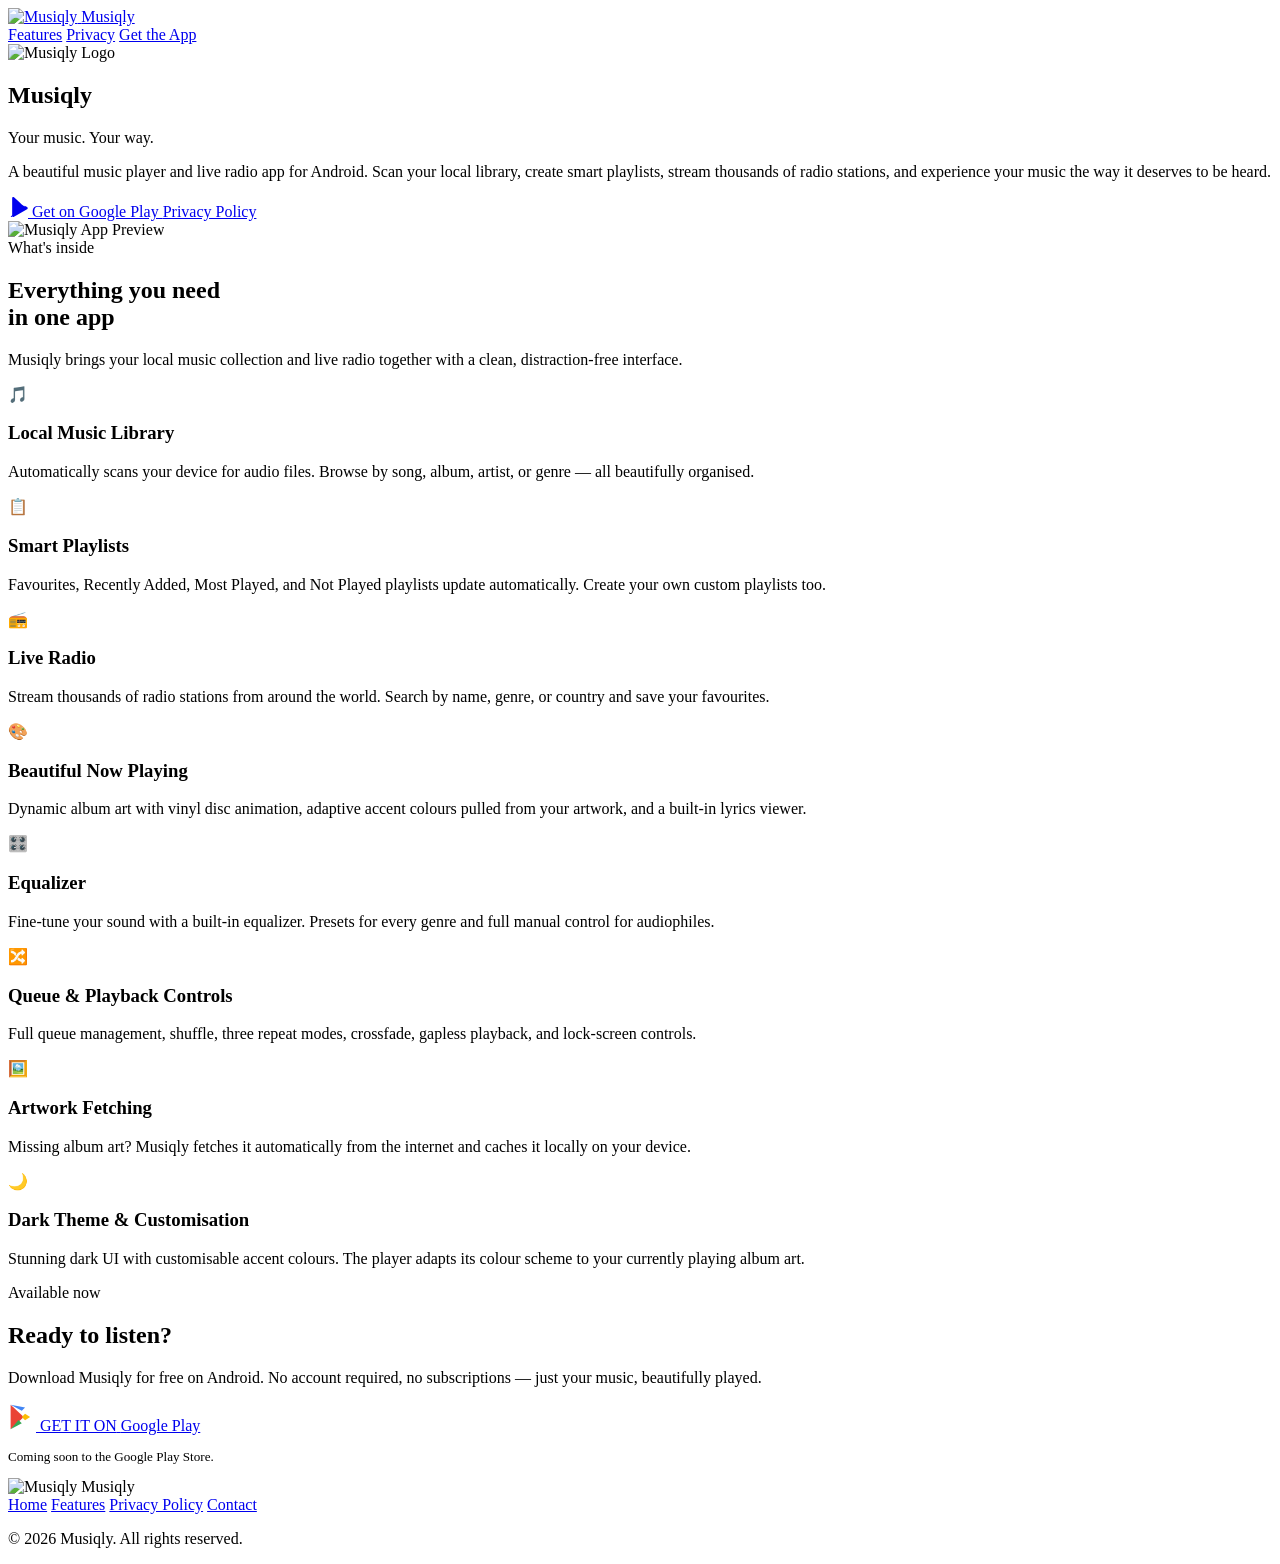
==== index.html @ f409a8c0 "Add files via upload" ====
<!DOCTYPE html>
<html lang="en">
<head>
  <meta charset="UTF-8">
  <meta name="viewport" content="width=device-width, initial-scale=1.0">
  <title>Musiqly — Your Music. Your Way.</title>
  <meta name="description" content="Musiqly is a beautiful music player and live radio app for Android. Play your local library, manage playlists, stream radio, and enjoy a premium listening experience.">
  <meta property="og:title"       content="Musiqly — Your Music. Your Way.">
  <meta property="og:description" content="A beautiful music player and live radio app for Android.">
  <meta property="og:image"       content="assets/feature.png">
  <meta property="og:type"        content="website">
  <link rel="icon" type="image/png" href="assets/logo.png">
  <link rel="stylesheet" href="assets/style.css">
</head>
<body>

<!-- ── Nav ── -->
<nav>
  <div class="nav-inner">
    <a href="index.html" class="brand">
      <img src="assets/logo.png" alt="Musiqly" class="nav-logo">
      <span>Musiqly</span>
    </a>
    <div class="nav-links">
      <a href="#features">Features</a>
      <a href="privacy.html">Privacy</a>
      <a href="#download" class="btn-nav">Get the App</a>
    </div>
  </div>
</nav>

<!-- ── Hero ── -->
<section class="hero">
  <div class="hero-content">
    <img src="assets/logo.png" alt="Musiqly Logo" class="hero-logo">
    <h1><span class="gradient-text">Musiqly</span></h1>
    <p class="tagline">Your music. Your way.</p>
    <p class="hero-subtitle">
      A beautiful music player and live radio app for Android. Scan your local library,
      create smart playlists, stream thousands of radio stations, and experience your
      music the way it deserves to be heard.
    </p>
    <div class="hero-btns">
      <a href="#download" class="btn-primary">
        <svg width="20" height="20" viewBox="0 0 24 24" fill="currentColor">
          <path d="M3.18 23.76a1.5 1.5 0 0 0 1.64-.18l12.09-7.02-3.37-3.38L3.18 23.76zm16.7-12.4L16.5 8.97 13.13 5.6 7.2.24A1.5 1.5 0 0 0 5 1.49v21.02a1.5 1.5 0 0 0 2.2 1.33l15.67-9.11a1.5 1.5 0 0 0 0-2.6l-2.99-1.77z"/>
        </svg>
        Get on Google Play
      </a>
      <a href="privacy.html" class="btn-ghost">Privacy Policy</a>
    </div>
  </div>

  <div class="hero-visual">
    <img src="assets/feature.png" alt="Musiqly App Preview" class="feature-img">
  </div>
</section>

<!-- ── Features ── -->
<section id="features" class="section container">
  <span class="section-label">What's inside</span>
  <h2 class="section-title">Everything you need<br><span class="gradient-text">in one app</span></h2>
  <p class="section-sub">Musiqly brings your local music collection and live radio together with a clean, distraction-free interface.</p>
  <div class="divider"></div>

  <div class="features-grid">

    <div class="feature-card">
      <div class="feature-icon">🎵</div>
      <h3>Local Music Library</h3>
      <p>Automatically scans your device for audio files. Browse by song, album, artist, or genre — all beautifully organised.</p>
    </div>

    <div class="feature-card">
      <div class="feature-icon">📋</div>
      <h3>Smart Playlists</h3>
      <p>Favourites, Recently Added, Most Played, and Not Played playlists update automatically. Create your own custom playlists too.</p>
    </div>

    <div class="feature-card">
      <div class="feature-icon">📻</div>
      <h3>Live Radio</h3>
      <p>Stream thousands of radio stations from around the world. Search by name, genre, or country and save your favourites.</p>
    </div>

    <div class="feature-card">
      <div class="feature-icon">🎨</div>
      <h3>Beautiful Now Playing</h3>
      <p>Dynamic album art with vinyl disc animation, adaptive accent colours pulled from your artwork, and a built-in lyrics viewer.</p>
    </div>

    <div class="feature-card">
      <div class="feature-icon">🎛️</div>
      <h3>Equalizer</h3>
      <p>Fine-tune your sound with a built-in equalizer. Presets for every genre and full manual control for audiophiles.</p>
    </div>

    <div class="feature-card">
      <div class="feature-icon">🔀</div>
      <h3>Queue &amp; Playback Controls</h3>
      <p>Full queue management, shuffle, three repeat modes, crossfade, gapless playback, and lock-screen controls.</p>
    </div>

    <div class="feature-card">
      <div class="feature-icon">🖼️</div>
      <h3>Artwork Fetching</h3>
      <p>Missing album art? Musiqly fetches it automatically from the internet and caches it locally on your device.</p>
    </div>

    <div class="feature-card">
      <div class="feature-icon">🌙</div>
      <h3>Dark Theme &amp; Customisation</h3>
      <p>Stunning dark UI with customisable accent colours. The player adapts its colour scheme to your currently playing album art.</p>
    </div>

  </div>
</section>

<!-- ── Download CTA ── -->
<section id="download" class="download-section">
  <div class="download-inner">
    <div class="download-text">
      <span class="section-label">Available now</span>
      <h2>Ready to listen?</h2>
      <p>Download Musiqly for free on Android. No account required, no subscriptions — just your music, beautifully played.</p>
      <div class="download-btns">
        <a href="#" class="badge-play" title="Google Play Store — link updated on release">
          <svg width="28" height="28" viewBox="0 0 512 512" fill="none">
            <path d="M48 32L288 256 48 480V32z" fill="#EA4335"/>
            <path d="M48 32l204 108 60-60L48 32z" fill="#4285F4"/>
            <path d="M48 480l204-108-60-60L48 480z" fill="#34A853"/>
            <path d="M312 196l-60 60 60 60 92-60-92-60z" fill="#FBBC05"/>
          </svg>
          <span class="badge-play-text">
            <span>GET IT ON</span>
            <span>Google Play</span>
          </span>
        </a>
      </div>
      <p style="margin-top:14px; font-size:0.82rem;">Coming soon to the Google Play Store.</p>
    </div>
  </div>
</section>

<!-- ── Footer ── -->
<footer>
  <div class="footer-inner">
    <div class="footer-brand">
      <img src="assets/logo.png" alt="Musiqly" class="footer-logo">
      Musiqly
    </div>
    <div class="footer-links">
      <a href="index.html">Home</a>
      <a href="#features">Features</a>
      <a href="privacy.html">Privacy Policy</a>
      <a href="mailto:wisedavis@gmail.com">Contact</a>
    </div>
    <p class="footer-copy">&copy; 2026 Musiqly. All rights reserved.</p>
  </div>
</footer>

</body>
</html>
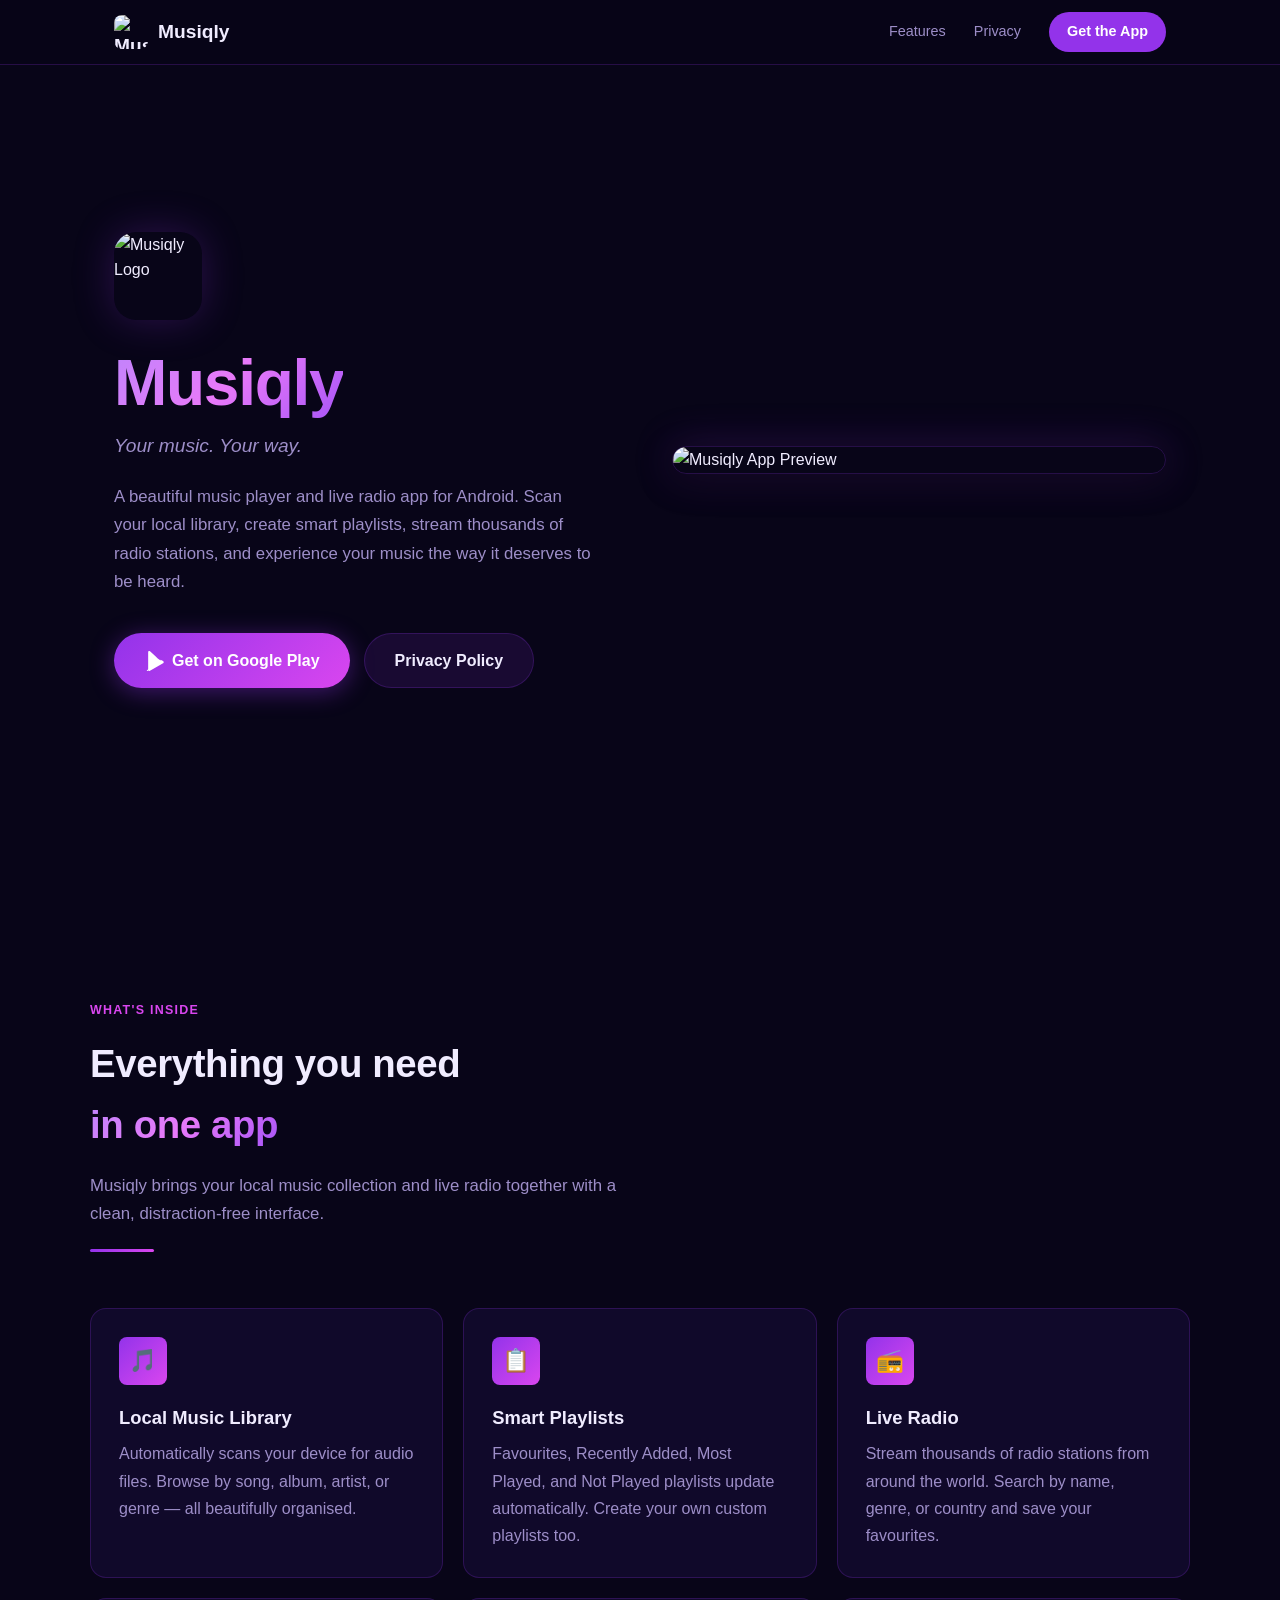
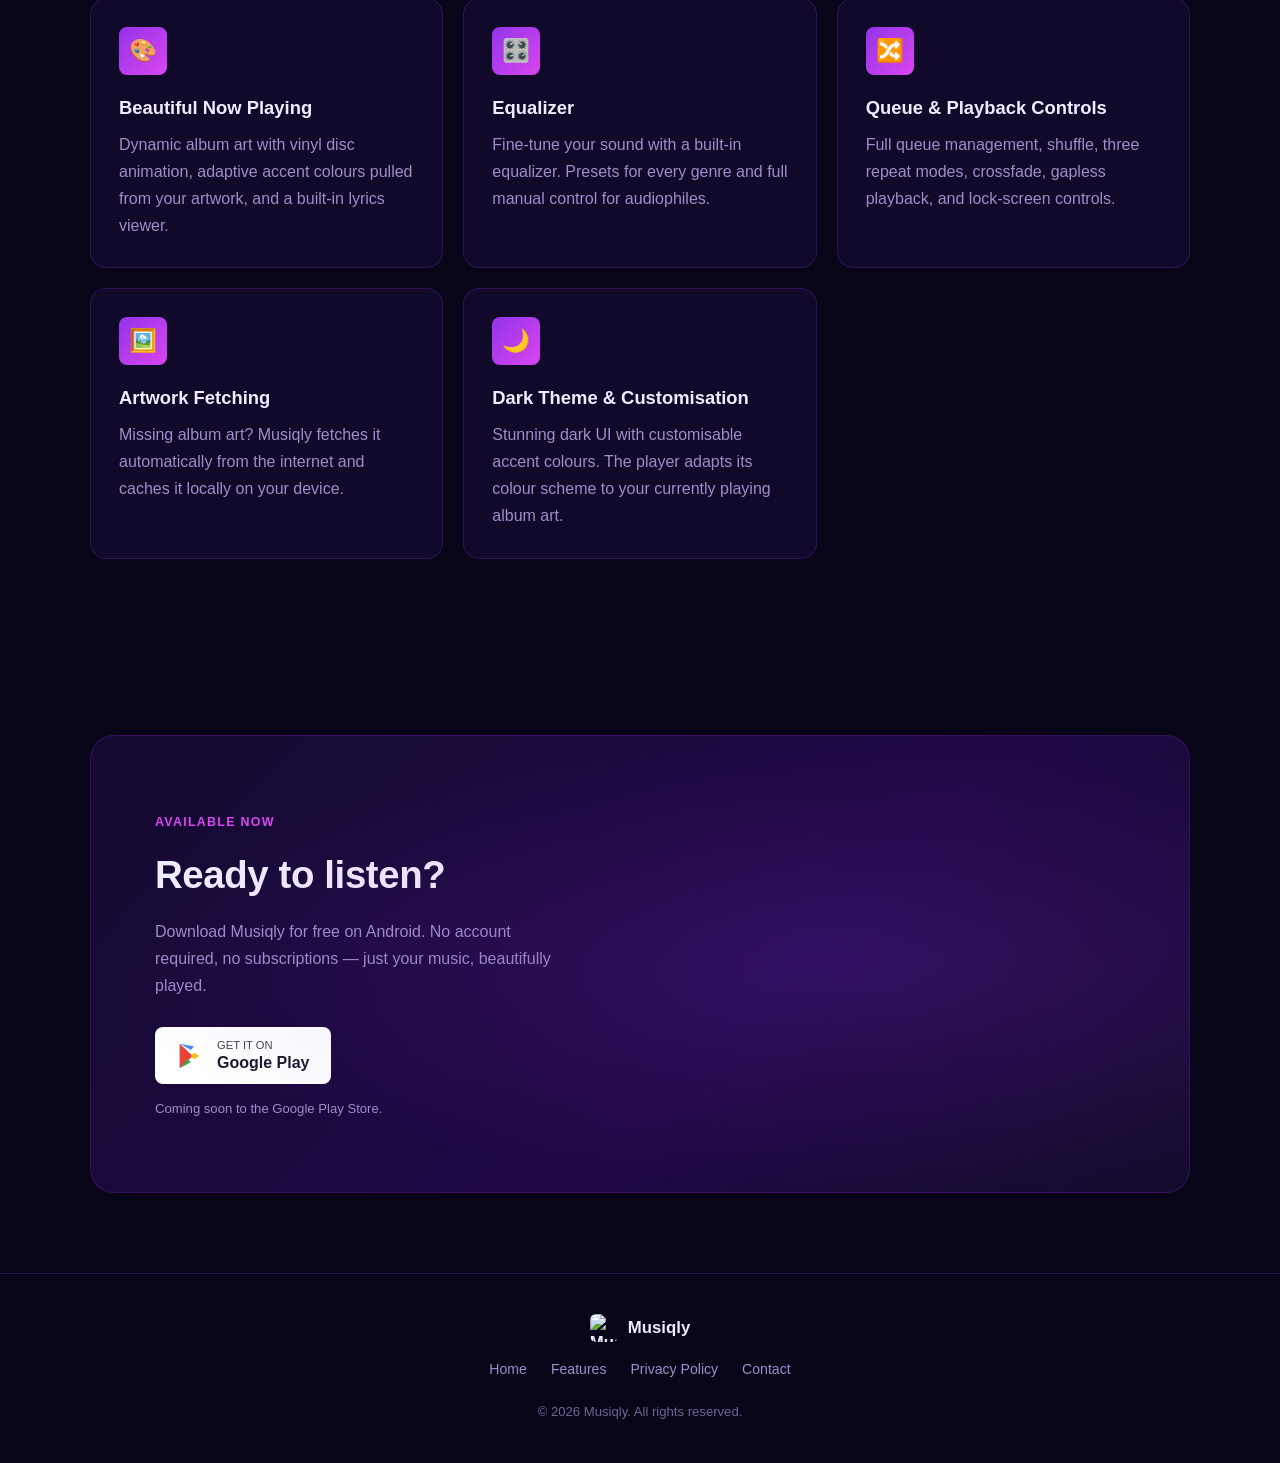
==== commit ba515810: "Add files via upload" ====
--- a/index.html
+++ b/index.html
@@ -10,7 +10,7 @@
   <meta property="og:image"       content="assets/feature.png">
   <meta property="og:type"        content="website">
   <link rel="icon" type="image/png" href="assets/logo.png">
-  <link rel="stylesheet" href="assets/style.css">
+  <link rel="stylesheet" href="style.css">
 </head>
 <body>
 
--- a/style.css
+++ b/style.css
@@ -0,0 +1,301 @@
+/* ── Musiqly Site — Shared Styles ── */
+
+:root {
+  --bg:          #080518;
+  --surface:     #10092a;
+  --surface-2:   #180e38;
+  --accent:      #9333ea;
+  --accent-2:    #d946ef;
+  --text:        #f0ecff;
+  --text-muted:  #9d8ec8;
+  --border:      rgba(147, 51, 234, 0.22);
+  --radius-sm:   8px;
+  --radius-md:   16px;
+  --radius-lg:   24px;
+  --radius-full: 9999px;
+  --shadow:      0 8px 32px rgba(0,0,0,0.45);
+  --glow:        0 0 40px rgba(147, 51, 234, 0.25);
+}
+
+*, *::before, *::after { box-sizing: border-box; margin: 0; padding: 0; }
+
+html { scroll-behavior: smooth; }
+
+body {
+  background: var(--bg);
+  color: var(--text);
+  font-family: -apple-system, BlinkMacSystemFont, 'Segoe UI', Roboto, Helvetica, Arial, sans-serif;
+  line-height: 1.6;
+  -webkit-font-smoothing: antialiased;
+  overflow-x: hidden;
+}
+
+a { color: inherit; text-decoration: none; }
+
+img { display: block; max-width: 100%; }
+
+/* ── Typography ── */
+h1 { font-size: clamp(2.4rem, 6vw, 4rem); font-weight: 800; letter-spacing: -0.02em; line-height: 1.1; }
+h2 { font-size: clamp(1.6rem, 4vw, 2.4rem); font-weight: 700; letter-spacing: -0.01em; }
+h3 { font-size: 1.15rem; font-weight: 600; }
+p  { color: var(--text-muted); line-height: 1.7; }
+
+.gradient-text {
+  background: linear-gradient(135deg, #c084fc, #e879f9, #a855f7);
+  -webkit-background-clip: text;
+  -webkit-text-fill-color: transparent;
+  background-clip: text;
+}
+
+/* ── Layout ── */
+.container { max-width: 1100px; margin: 0 auto; padding: 0 24px; }
+.section    { padding: 96px 0; }
+
+/* ── Nav ── */
+nav {
+  position: fixed; top: 0; left: 0; right: 0; z-index: 100;
+  background: rgba(8, 5, 24, 0.82);
+  backdrop-filter: blur(18px);
+  -webkit-backdrop-filter: blur(18px);
+  border-bottom: 1px solid var(--border);
+}
+.nav-inner {
+  max-width: 1100px; margin: 0 auto; padding: 0 24px;
+  height: 64px;
+  display: flex; align-items: center; justify-content: space-between;
+}
+.brand {
+  display: flex; align-items: center; gap: 10px;
+  font-size: 1.2rem; font-weight: 700;
+}
+.nav-logo { width: 34px; height: 34px; border-radius: 8px; }
+.nav-links { display: flex; align-items: center; gap: 28px; font-size: 0.9rem; }
+.nav-links a { color: var(--text-muted); transition: color .2s; }
+.nav-links a:hover { color: var(--text); }
+.btn-nav {
+  padding: 8px 18px;
+  background: var(--accent);
+  color: #fff !important;
+  border-radius: var(--radius-full);
+  font-weight: 600;
+  transition: opacity .2s, transform .15s;
+}
+.btn-nav:hover { opacity: .88; transform: translateY(-1px); }
+
+/* ── Buttons ── */
+.btn-primary, .btn-ghost {
+  display: inline-flex; align-items: center; gap: 8px;
+  padding: 14px 30px; border-radius: var(--radius-full);
+  font-size: 1rem; font-weight: 600;
+  transition: opacity .2s, transform .15s, box-shadow .2s;
+  cursor: pointer;
+}
+.btn-primary {
+  background: linear-gradient(135deg, var(--accent), var(--accent-2));
+  color: #fff;
+  box-shadow: 0 4px 24px rgba(147,51,234,0.4);
+}
+.btn-primary:hover { opacity: .9; transform: translateY(-2px); box-shadow: 0 8px 32px rgba(147,51,234,0.5); }
+
+.btn-ghost {
+  background: rgba(147,51,234,0.12);
+  color: var(--text);
+  border: 1px solid var(--border);
+}
+.btn-ghost:hover { background: rgba(147,51,234,0.22); transform: translateY(-2px); }
+
+/* ── Hero ── */
+.hero {
+  min-height: 100vh;
+  display: flex; align-items: center;
+  padding: 100px 24px 80px;
+  max-width: 1100px; margin: 0 auto;
+  gap: 64px;
+}
+.hero-content { flex: 1; max-width: 560px; }
+.hero-logo {
+  width: 88px; height: 88px;
+  border-radius: 22px;
+  margin-bottom: 28px;
+  box-shadow: var(--glow);
+}
+.hero-content h1 { margin-bottom: 12px; }
+.tagline {
+  font-size: 1.2rem;
+  color: var(--text-muted);
+  margin-bottom: 20px;
+  font-style: italic;
+}
+.hero-subtitle {
+  font-size: 1.05rem;
+  margin-bottom: 36px;
+  max-width: 480px;
+}
+.hero-btns { display: flex; gap: 14px; flex-wrap: wrap; }
+
+.hero-visual { flex: 1; display: flex; justify-content: center; }
+.feature-img {
+  width: 100%;
+  max-width: 520px;
+  border-radius: var(--radius-lg);
+  box-shadow: var(--shadow), var(--glow);
+  border: 1px solid var(--border);
+}
+
+/* ── Features grid ── */
+.features-grid {
+  display: grid;
+  grid-template-columns: repeat(auto-fit, minmax(280px, 1fr));
+  gap: 20px;
+  margin-top: 56px;
+}
+.feature-card {
+  background: var(--surface);
+  border: 1px solid var(--border);
+  border-radius: var(--radius-md);
+  padding: 28px;
+  transition: transform .2s, box-shadow .2s;
+}
+.feature-card:hover { transform: translateY(-4px); box-shadow: var(--glow); }
+.feature-icon {
+  width: 48px; height: 48px;
+  border-radius: var(--radius-sm);
+  background: linear-gradient(135deg, var(--accent), var(--accent-2));
+  display: flex; align-items: center; justify-content: center;
+  font-size: 1.4rem;
+  margin-bottom: 18px;
+}
+.feature-card h3 { margin-bottom: 8px; }
+
+/* ── Section headers ── */
+.section-label {
+  display: inline-block;
+  font-size: 0.78rem;
+  font-weight: 700;
+  text-transform: uppercase;
+  letter-spacing: 0.1em;
+  color: var(--accent-2);
+  margin-bottom: 12px;
+}
+.section-title { margin-bottom: 16px; }
+.section-sub { max-width: 560px; font-size: 1.05rem; }
+
+/* ── Download CTA ── */
+.download-section {
+  padding: 80px 24px;
+}
+.download-inner {
+  max-width: 1100px; margin: 0 auto;
+  background: linear-gradient(135deg, #140a30 0%, #1e0845 60%, #130b2a 100%);
+  border: 1px solid var(--border);
+  border-radius: var(--radius-lg);
+  padding: 72px 64px;
+  display: flex; align-items: center; justify-content: space-between; gap: 40px;
+  position: relative; overflow: hidden;
+}
+.download-inner::before {
+  content: '';
+  position: absolute; inset: 0;
+  background: radial-gradient(ellipse at 70% 50%, rgba(147,51,234,0.18) 0%, transparent 70%);
+  pointer-events: none;
+}
+.download-text h2 { margin-bottom: 12px; }
+.download-text p  { max-width: 420px; }
+.download-btns { display: flex; gap: 14px; flex-shrink: 0; flex-wrap: wrap; margin-top: 28px; }
+
+/* Play Store badge look */
+.badge-play {
+  display: inline-flex; align-items: center; gap: 12px;
+  background: #fff;
+  color: #1a1a2e;
+  padding: 12px 22px;
+  border-radius: var(--radius-sm);
+  font-weight: 600;
+  transition: opacity .2s, transform .15s;
+}
+.badge-play:hover { opacity: .9; transform: translateY(-2px); }
+.badge-play svg { flex-shrink: 0; }
+.badge-play-text { display: flex; flex-direction: column; line-height: 1.2; }
+.badge-play-text span:first-child { font-size: 0.7rem; font-weight: 400; color: #444; }
+.badge-play-text span:last-child  { font-size: 1rem; font-weight: 700; }
+
+/* ── Footer ── */
+footer {
+  border-top: 1px solid var(--border);
+  padding: 40px 24px;
+  text-align: center;
+}
+.footer-inner { max-width: 1100px; margin: 0 auto; }
+.footer-brand { display: flex; align-items: center; justify-content: center; gap: 10px; font-weight: 700; font-size: 1.05rem; margin-bottom: 16px; }
+.footer-logo  { width: 28px; height: 28px; border-radius: 6px; }
+.footer-links { display: flex; justify-content: center; gap: 24px; margin-bottom: 20px; }
+.footer-links a { font-size: 0.88rem; color: var(--text-muted); transition: color .2s; }
+.footer-links a:hover { color: var(--text); }
+.footer-copy { font-size: 0.82rem; color: var(--text-muted); opacity: .7; }
+
+/* ── Privacy page ── */
+.privacy-hero {
+  padding: 120px 24px 64px;
+  max-width: 760px; margin: 0 auto;
+}
+.privacy-body {
+  max-width: 760px; margin: 0 auto;
+  padding: 0 24px 96px;
+}
+.policy-card {
+  background: var(--surface);
+  border: 1px solid var(--border);
+  border-radius: var(--radius-md);
+  padding: 36px 40px;
+  margin-bottom: 24px;
+}
+.policy-card h3 {
+  font-size: 1.1rem;
+  margin-bottom: 14px;
+  color: var(--text);
+}
+.policy-card p, .policy-card li {
+  font-size: 0.95rem;
+  margin-bottom: 10px;
+}
+.policy-card ul {
+  padding-left: 20px;
+  margin-bottom: 10px;
+}
+.policy-card ul li { list-style: disc; }
+.updated-badge {
+  display: inline-flex; align-items: center; gap: 8px;
+  background: rgba(147,51,234,0.15);
+  border: 1px solid var(--border);
+  border-radius: var(--radius-full);
+  padding: 6px 14px;
+  font-size: 0.82rem;
+  color: var(--text-muted);
+  margin-bottom: 24px;
+}
+.contact-link {
+  color: var(--accent-2);
+  font-weight: 500;
+  transition: opacity .2s;
+}
+.contact-link:hover { opacity: .8; }
+
+/* ── Responsive ── */
+@media (max-width: 768px) {
+  .hero { flex-direction: column; text-align: center; padding-top: 120px; gap: 48px; }
+  .hero-btns { justify-content: center; }
+  .hero-content { max-width: 100%; }
+  .nav-links a:not(.btn-nav) { display: none; }
+  .download-inner { flex-direction: column; padding: 48px 28px; text-align: center; }
+  .download-text p { max-width: 100%; }
+  .download-btns { justify-content: center; }
+  .policy-card { padding: 24px 20px; }
+}
+
+/* ── Divider glow line ── */
+.divider {
+  width: 64px; height: 3px;
+  background: linear-gradient(90deg, var(--accent), var(--accent-2));
+  border-radius: var(--radius-full);
+  margin: 20px 0 40px;
+}
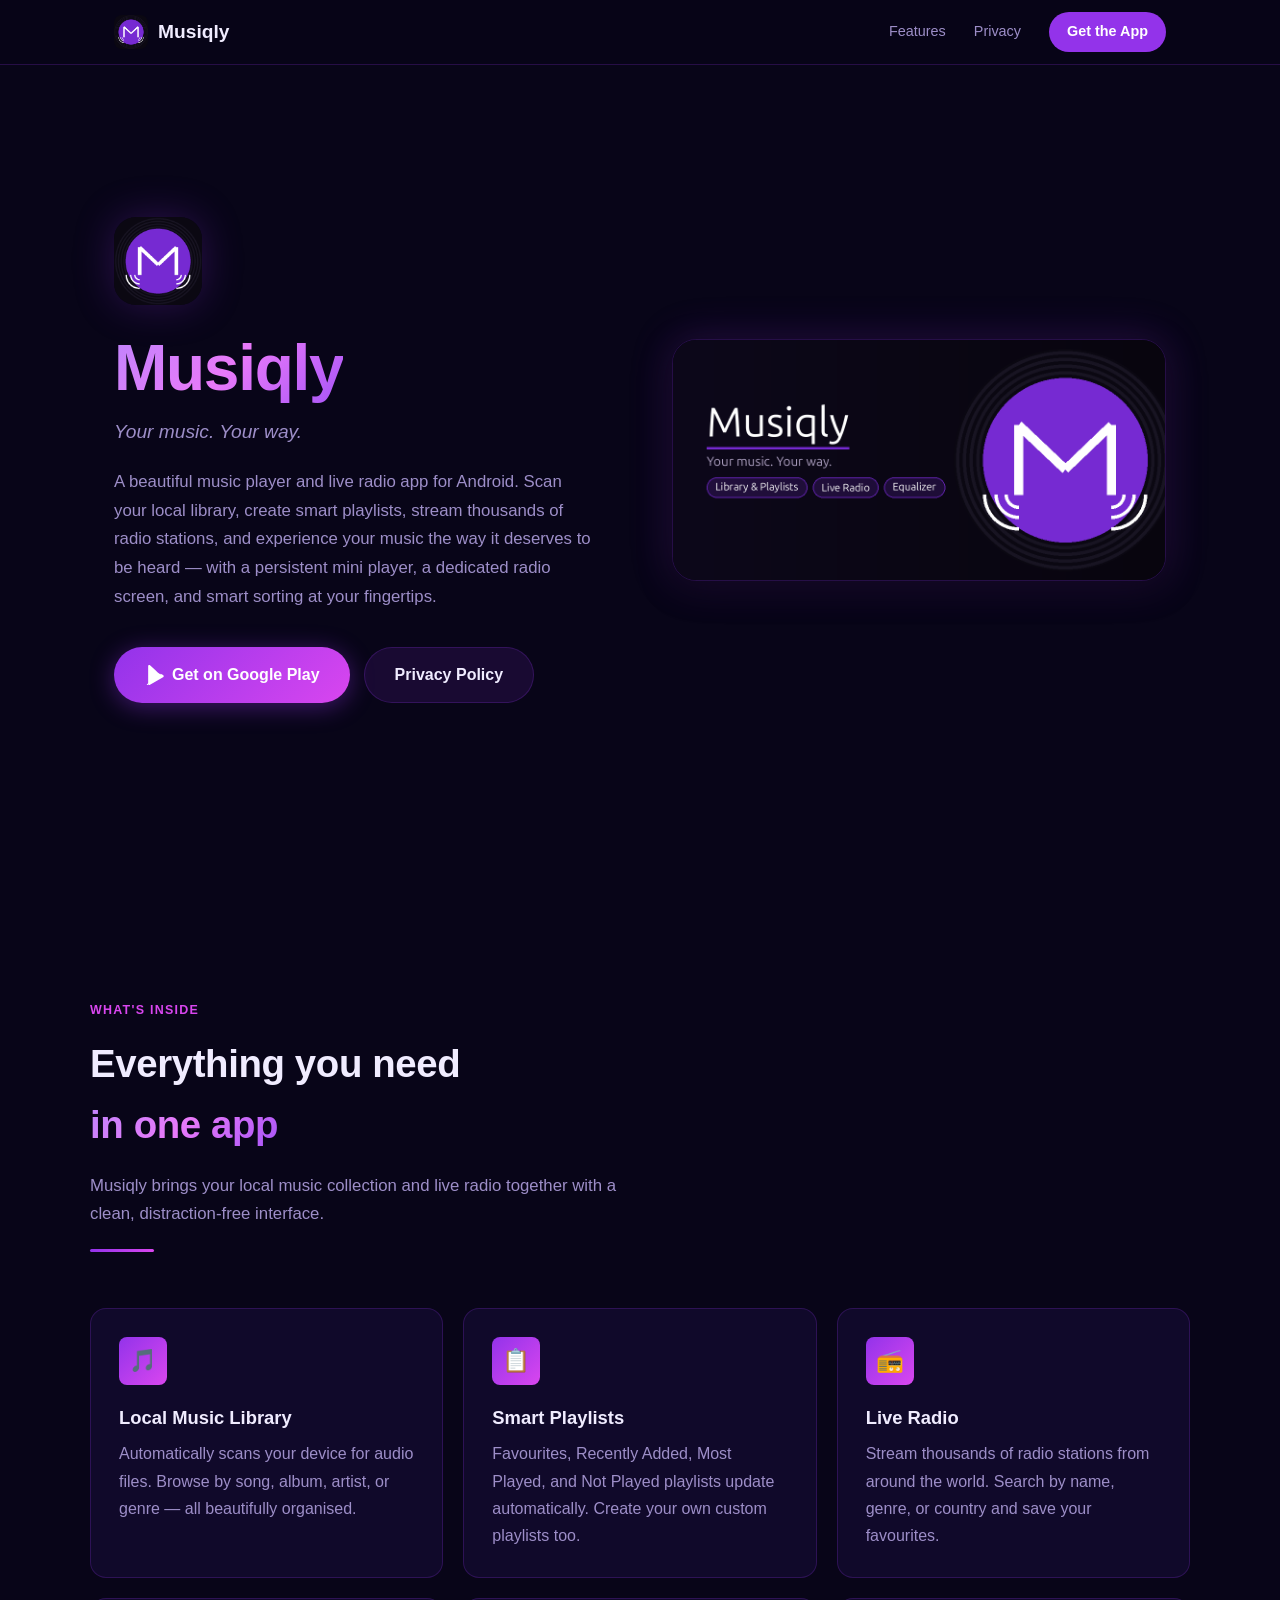
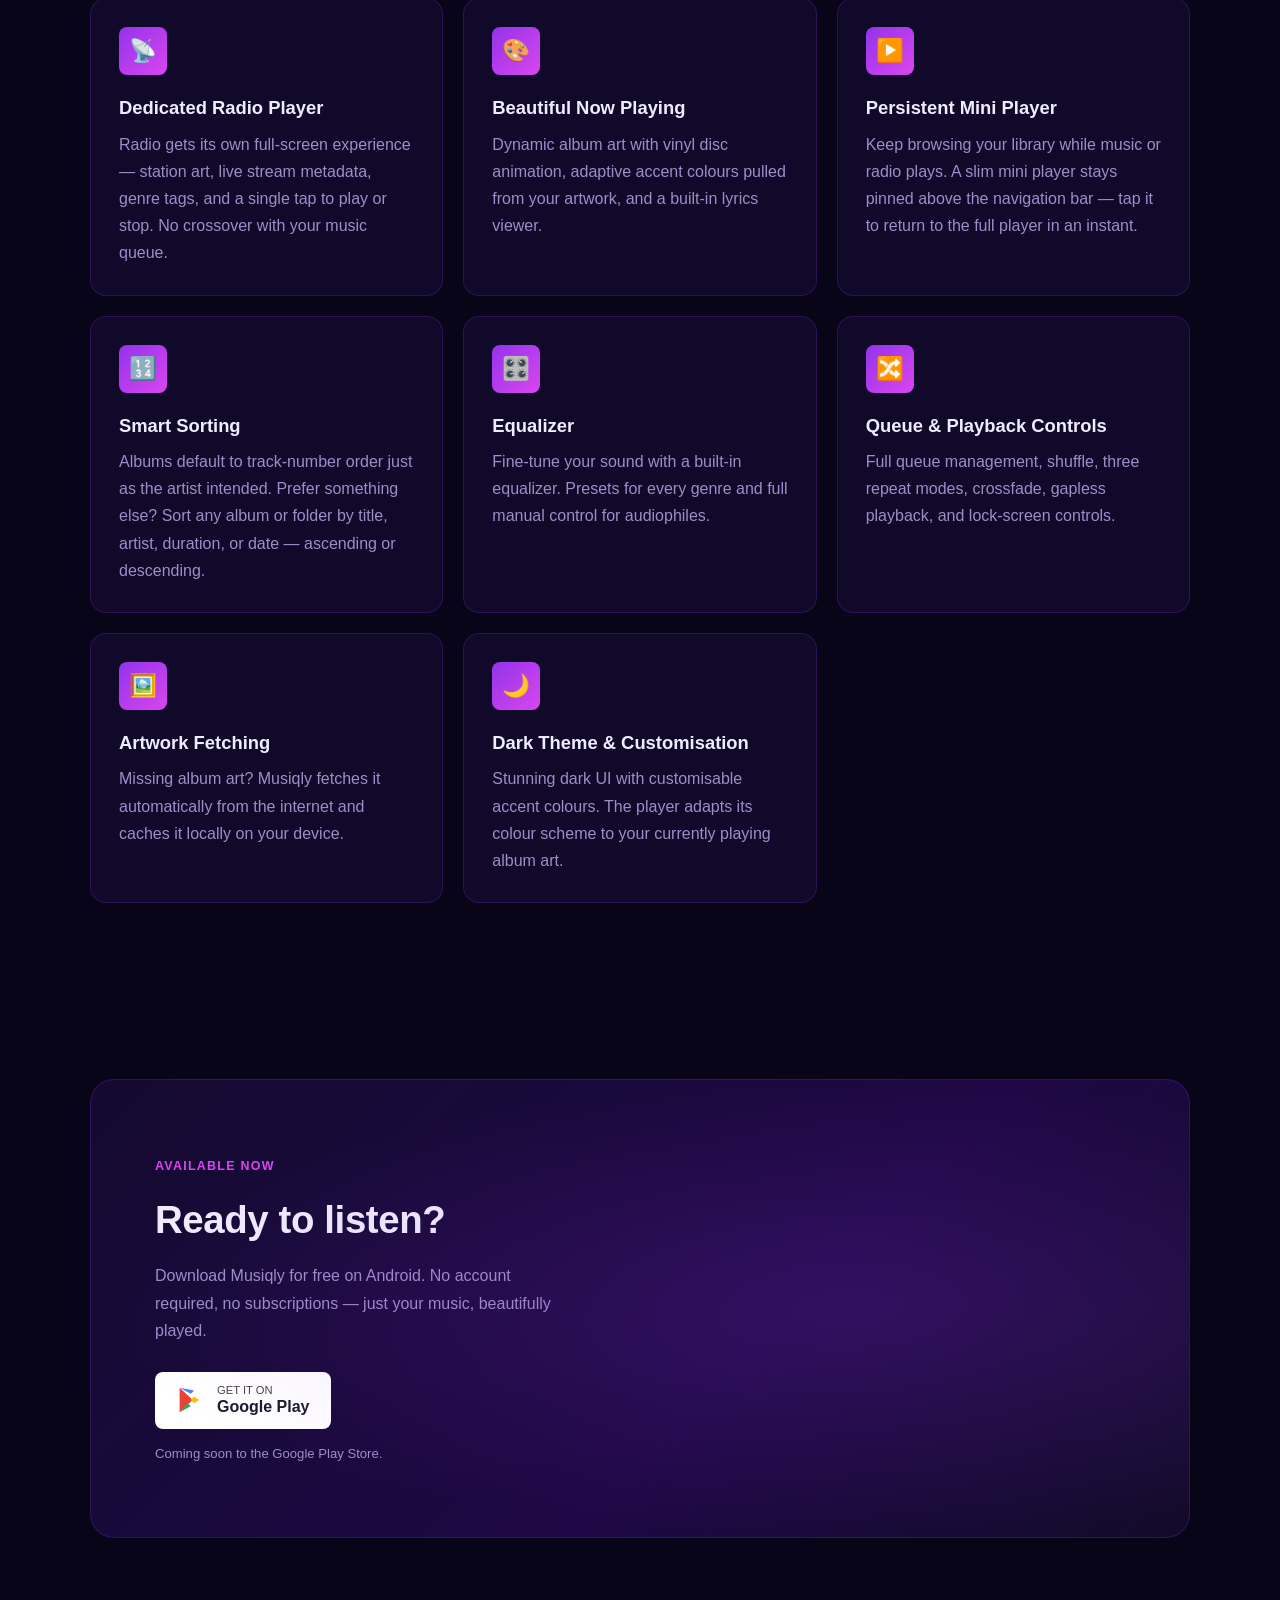
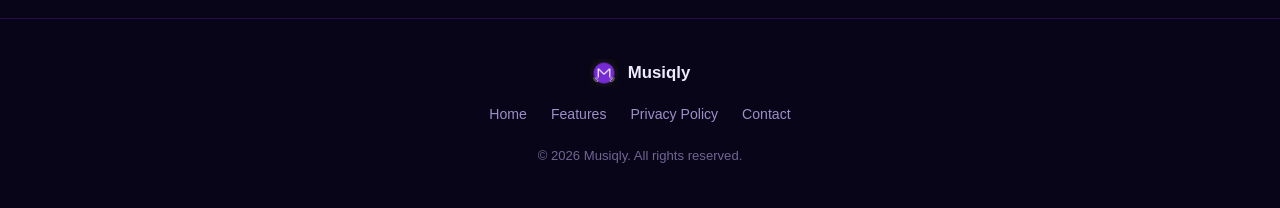
==== commit 63289ec5: "Add files via upload" ====
--- a/index.html
+++ b/index.html
@@ -7,9 +7,9 @@
   <meta name="description" content="Musiqly is a beautiful music player and live radio app for Android. Play your local library, manage playlists, stream radio, and enjoy a premium listening experience.">
   <meta property="og:title"       content="Musiqly — Your Music. Your Way.">
   <meta property="og:description" content="A beautiful music player and live radio app for Android.">
-  <meta property="og:image"       content="assets/feature.png">
+  <meta property="og:image"       content="feature.png">
   <meta property="og:type"        content="website">
-  <link rel="icon" type="image/png" href="assets/logo.png">
+  <link rel="icon" type="image/png" href="logo.png">
   <link rel="stylesheet" href="style.css">
 </head>
 <body>
@@ -18,7 +18,7 @@
 <nav>
   <div class="nav-inner">
     <a href="index.html" class="brand">
-      <img src="assets/logo.png" alt="Musiqly" class="nav-logo">
+      <img src="logo.png" alt="Musiqly" class="nav-logo">
       <span>Musiqly</span>
     </a>
     <div class="nav-links">
@@ -32,13 +32,14 @@
 <!-- ── Hero ── -->
 <section class="hero">
   <div class="hero-content">
-    <img src="assets/logo.png" alt="Musiqly Logo" class="hero-logo">
+    <img src="logo.png" alt="Musiqly Logo" class="hero-logo">
     <h1><span class="gradient-text">Musiqly</span></h1>
     <p class="tagline">Your music. Your way.</p>
     <p class="hero-subtitle">
       A beautiful music player and live radio app for Android. Scan your local library,
       create smart playlists, stream thousands of radio stations, and experience your
-      music the way it deserves to be heard.
+      music the way it deserves to be heard — with a persistent mini player, a dedicated
+      radio screen, and smart sorting at your fingertips.
     </p>
     <div class="hero-btns">
       <a href="#download" class="btn-primary">
@@ -52,7 +53,7 @@
   </div>
 
   <div class="hero-visual">
-    <img src="assets/feature.png" alt="Musiqly App Preview" class="feature-img">
+    <img src="feature.png" alt="Musiqly App Preview" class="feature-img">
   </div>
 </section>
 
@@ -84,9 +85,27 @@
     </div>
 
     <div class="feature-card">
+      <div class="feature-icon">📡</div>
+      <h3>Dedicated Radio Player</h3>
+      <p>Radio gets its own full-screen experience — station art, live stream metadata, genre tags, and a single tap to play or stop. No crossover with your music queue.</p>
+    </div>
+
+    <div class="feature-card">
       <div class="feature-icon">🎨</div>
       <h3>Beautiful Now Playing</h3>
       <p>Dynamic album art with vinyl disc animation, adaptive accent colours pulled from your artwork, and a built-in lyrics viewer.</p>
+    </div>
+
+    <div class="feature-card">
+      <div class="feature-icon">▶️</div>
+      <h3>Persistent Mini Player</h3>
+      <p>Keep browsing your library while music or radio plays. A slim mini player stays pinned above the navigation bar — tap it to return to the full player in an instant.</p>
+    </div>
+
+    <div class="feature-card">
+      <div class="feature-icon">🔢</div>
+      <h3>Smart Sorting</h3>
+      <p>Albums default to track-number order just as the artist intended. Prefer something else? Sort any album or folder by title, artist, duration, or date — ascending or descending.</p>
     </div>
 
     <div class="feature-card">
@@ -146,14 +165,14 @@
 <footer>
   <div class="footer-inner">
     <div class="footer-brand">
-      <img src="assets/logo.png" alt="Musiqly" class="footer-logo">
+      <img src="logo.png" alt="Musiqly" class="footer-logo">
       Musiqly
     </div>
     <div class="footer-links">
       <a href="index.html">Home</a>
       <a href="#features">Features</a>
       <a href="privacy.html">Privacy Policy</a>
-      <a href="mailto:wisedavis@gmail.com">Contact</a>
+      <a href="mailto:riva24x@outlook.com">Contact</a>
     </div>
     <p class="footer-copy">&copy; 2026 Musiqly. All rights reserved.</p>
   </div>
